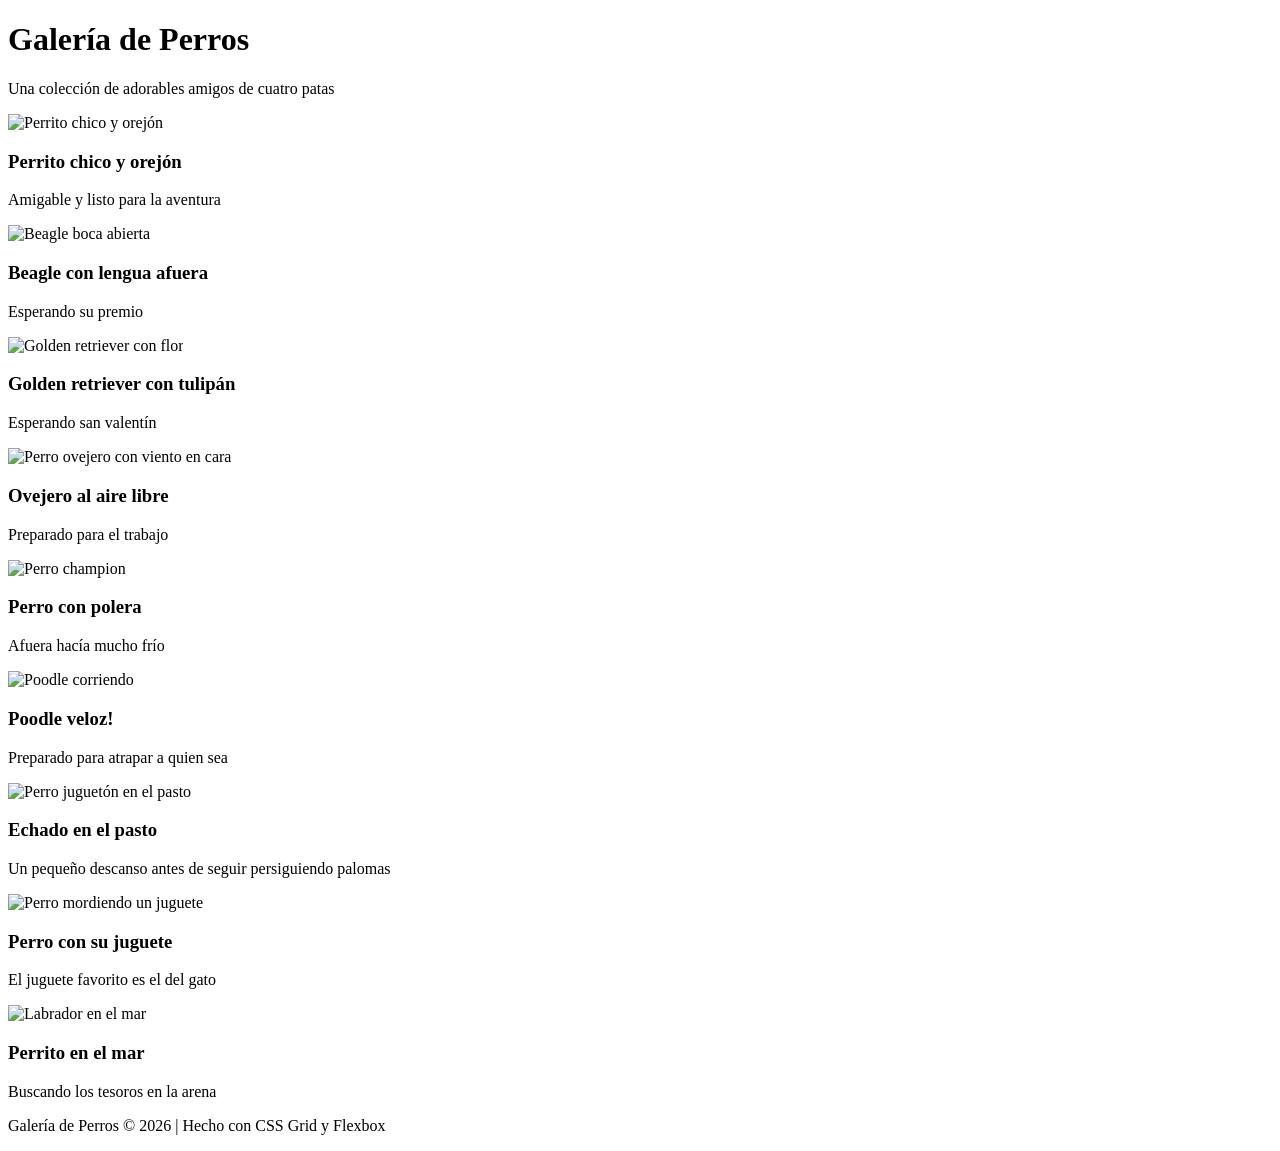
==== L2/index.html @ 323f88f1 "Convert M1 into main repo with L1 and L2" ====
<!DOCTYPE html>
<html lang="es">

<head>
  <meta charset="UTF-8">
  <meta name="viewport" content="width=device-width, initial-scale=1.0">
  <title>Galería de Perros</title>
  <!-- TODO: Vincula tu archivo styles.css aquí -->

</head>
<body>
  <!-- HEADER: Título y descripción -->
  <header class="header">
    <div class="header-contenido">
      <h1 class="titulo-principal">Galería de Perros</h1>
      <p class="descripcion">Una colección de adorables amigos de cuatro patas</p>
    </div>
  </header>

  <!-- CONTENEDOR PRINCIPAL -->
  <main class="contenedor">
    <!-- GALERÍA DE FOTOS -->
    <section class="galeria">
      <article class="foto-tarjeta">
        <img src="https://images.unsplash.com/photo-1537151608828-ea2b11777ee8?w=400&h=400&fit=crop"
          alt="Perrito chico y orejón">
        <div class="foto-info">
          <h3 class="foto-titulo">Perrito chico y orejón</h3>
          <p class="foto-descripcion">Amigable y listo para la aventura</p>
        </div>
      </article>

      <article class="foto-tarjeta">
        <img src="https://images.unsplash.com/photo-1543466835-00a7907e9de1?w=400&h=400&fit=crop"
          alt="Beagle boca abierta">
        <div class="foto-info">
          <h3 class="foto-titulo">Beagle con lengua afuera</h3>
          <p class="foto-descripcion">Esperando su premio</p>
        </div>
      </article>

      <article class="foto-tarjeta">
        <img src="https://images.unsplash.com/photo-1552053831-71594a27632d?w=400&h=400&fit=crop"
          alt="Golden retriever con flor">
        <div class="foto-info">
          <h3 class="foto-titulo">Golden retriever con tulipán</h3>
          <p class="foto-descripcion">Esperando san valentín</p>
        </div>
      </article>

      <article class="foto-tarjeta">
        <img src="https://images.unsplash.com/photo-1587300003388-59208cc962cb?w=400&h=400&fit=crop"
          alt="Perro ovejero con viento en cara">
        <div class="foto-info">
          <h3 class="foto-titulo">Ovejero al aire libre</h3>
          <p class="foto-descripcion">Preparado para el trabajo</p>
        </div>
      </article>

      <article class="foto-tarjeta">
        <img src="https://images.unsplash.com/photo-1583511655857-d19b40a7a54e?w=400&h=400&fit=crop"
          alt="Perro champion">
        <div class="foto-info">
          <h3 class="foto-titulo">Perro con polera</h3>
          <p class="foto-descripcion">Afuera hacía mucho frío</p>
        </div>
      </article>

      <article class="foto-tarjeta">
        <img src="https://images.unsplash.com/photo-1534361960057-19889db9621e?w=400&h=400&fit=crop"
          alt="Poodle corriendo">
        <div class="foto-info">
          <h3 class="foto-titulo">Poodle veloz!</h3>
          <p class="foto-descripcion">Preparado para atrapar a quien sea</p>
        </div>
      </article>

      <article class="foto-tarjeta">
        <img src="https://images.unsplash.com/photo-1588943211346-0908a1fb0b01?w=400&h=400&fit=crop"
          alt="Perro juguetón en el pasto">
        <div class="foto-info">
          <h3 class="foto-titulo">Echado en el pasto</h3>
          <p class="foto-descripcion">Un pequeño descanso antes de seguir persiguiendo palomas</p>
        </div>
      </article>

      <article class="foto-tarjeta">
        <img src="https://images.unsplash.com/photo-1601758228041-f3b2795255f1?w=400&h=400&fit=crop"
          alt="Perro mordiendo un juguete">
        <div class="foto-info">
          <h3 class="foto-titulo">Perro con su juguete</h3>
          <p class="foto-descripcion">El juguete favorito es el del gato</p>
        </div>
      </article>

      <article class="foto-tarjeta">
        <img src="https://images.unsplash.com/photo-1530281700549-e82e7bf110d6?w=400&h=400&fit=crop"
          alt="Labrador en el mar">
        <div class="foto-info">
          <h3 class="foto-titulo">Perrito en el mar</h3>
          <p class="foto-descripcion">Buscando los tesoros en la arena</p>
        </div>
      </article>
    </section>
  </main>

  <!-- PIE DE PÁGINA -->
  <footer class="footer">
    <p>Galería de Perros &copy; 2026 | Hecho con CSS Grid y Flexbox</p>
  </footer>
</body>
</html>
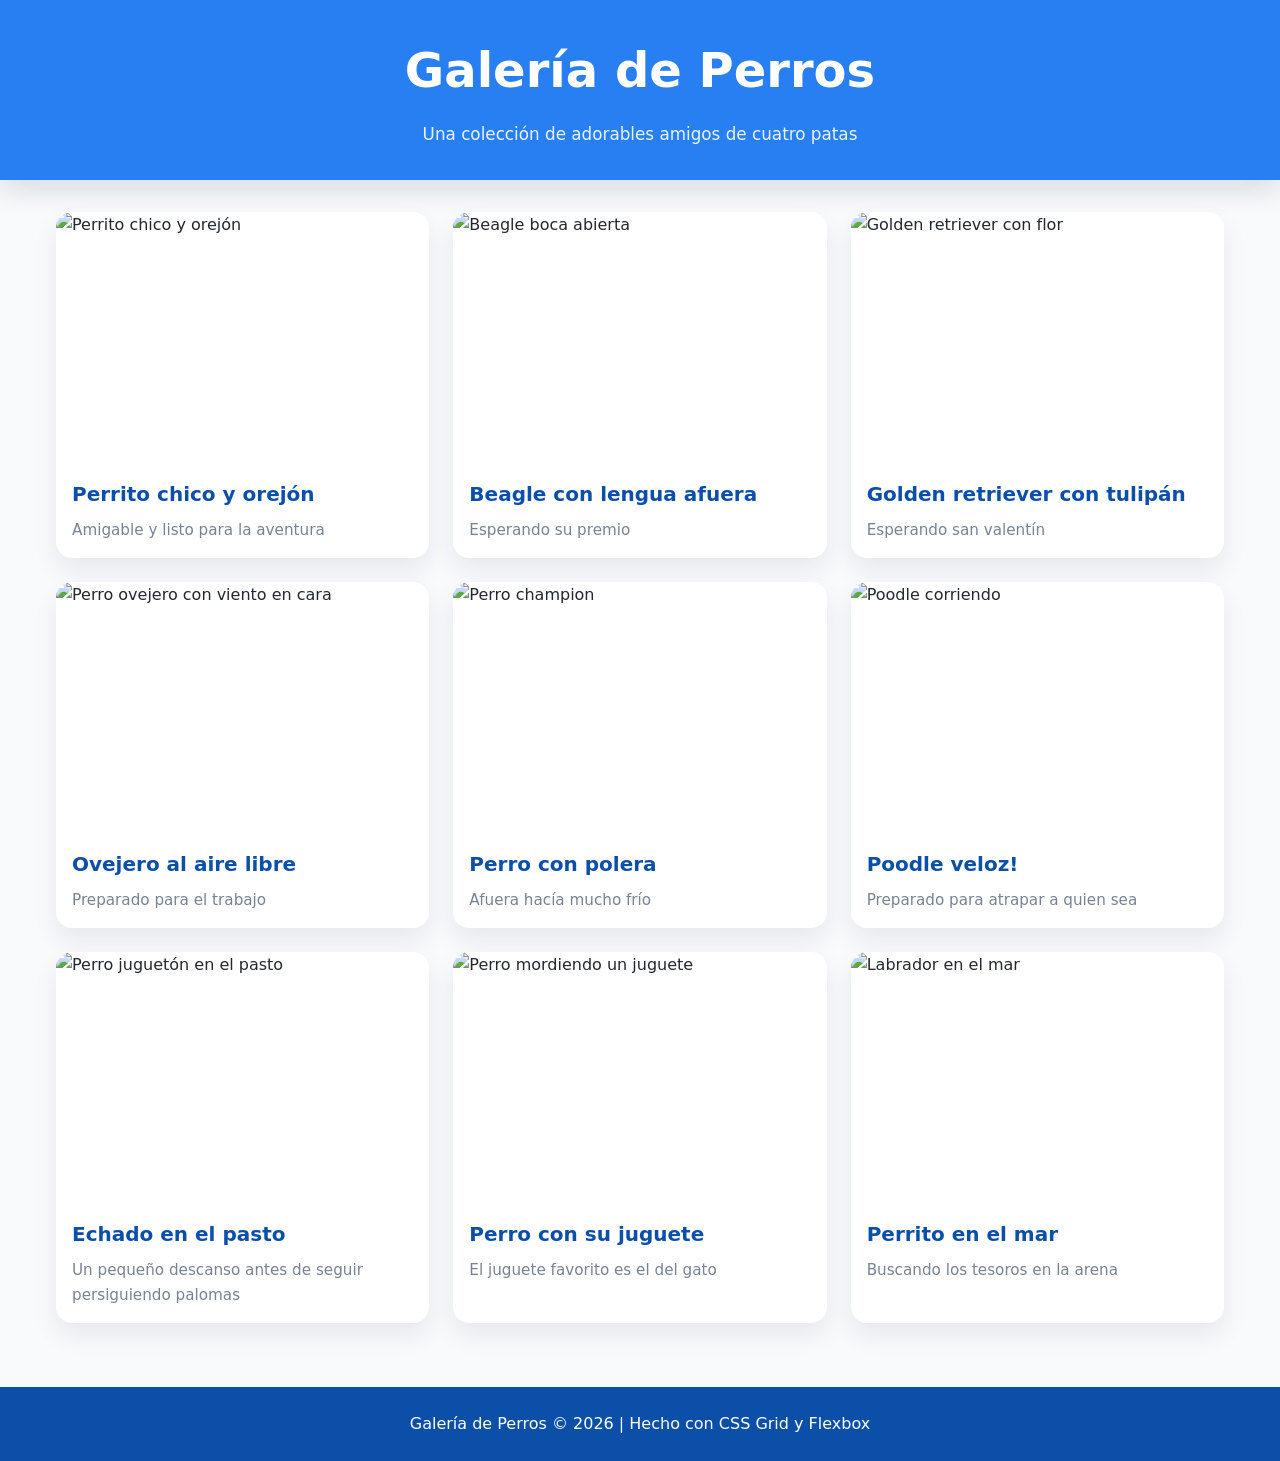
==== commit 8387a0a8: "Unificar estilos y corregir HTML" ====
--- a/L2/index.html
+++ b/L2/index.html
@@ -1,12 +1,11 @@
-<!DOCTYPE html>
+﻿<!DOCTYPE html>
 <html lang="es">
 
 <head>
   <meta charset="UTF-8">
   <meta name="viewport" content="width=device-width, initial-scale=1.0">
   <title>Galería de Perros</title>
-  <!-- TODO: Vincula tu archivo styles.css aquí -->
-
+  <link rel="stylesheet" href="css/styles.css">
 </head>
 <body>
   <!-- HEADER: Título y descripción -->
@@ -109,4 +108,4 @@
     <p>Galería de Perros &copy; 2026 | Hecho con CSS Grid y Flexbox</p>
   </footer>
 </body>
-</html>+</html>
--- a/L2/css/styles.css
+++ b/L2/css/styles.css
@@ -0,0 +1,193 @@
+﻿/* =========================================================
+   styles.css - Estilos globales para Galería de Perros
+   ========================================================= */
+
+/* ----------------------
+   Reset básico
+   ---------------------- */
+* {
+  margin: 0;
+  padding: 0;
+  box-sizing: border-box;
+}
+
+html {
+  font-size: 100%;
+}
+
+body {
+  font-family: system-ui, -apple-system, BlinkMacSystemFont, "Segoe UI", sans-serif;
+  font-size: 1rem;
+  line-height: 1.6;
+  color: var(--text-color);
+  background-color: var(--bg-color);
+  min-height: 100vh;
+}
+
+/* ----------------------
+   Variables CSS con HSL
+   ---------------------- */
+:root {
+  /* Color primario base usando HSL */
+  --hue-primario: 214;
+  --sat-primario: 88%;
+  --lum-primario: 55%;
+
+  --color-primario: hsl(var(--hue-primario), var(--sat-primario), var(--lum-primario));
+  --color-primario-claro: hsl(var(--hue-primario), var(--sat-primario), 72%);
+  --color-primario-oscuro: hsl(var(--hue-primario), var(--sat-primario), 35%);
+
+  /* El mismo Hue se usa para las variaciones, cambiando solo Lightness */
+  /* Color de fondo y superficie */
+  --bg-color: hsl(210, 35%, 98%);
+  --surface: hsl(0, 0%, 100%);
+  --text-color: hsl(218, 14%, 16%);
+  --text-muted: hsl(214, 11%, 52%);
+
+  --space-1: 0.5rem;
+  --space-2: 1rem;
+  --space-3: 1.5rem;
+  --space-4: 2rem;
+}
+
+/*
+ * INVESTIGACIÓN: ¿Qué es HSL y por qué usarlo?
+ *
+ * 1. ¿Qué significa cada valor de HSL?
+ *    - Hue: tono del color en grados; 0 es rojo, 120 es verde, 240 es azul.
+ *    - Saturation: intensidad del color; 0% produce gris, 100% produce color puro.
+ *    - Lightness: claridad; 0% es negro, 50% es color normal, 100% es blanco.
+ *
+ * 2. ¿Por qué HSL puede ser más útil que HEX o RGB?
+ *    - Permite crear variantes claras/oscurecidas fácilmente cambiando solo Lightness.
+ *    - Es más legible y mantenible para temas y paletas porque separa tono, saturación y brillo.
+ *
+ * 3. Ejemplo práctico de uso de HSL:
+ *    - Usaría HSL cuando necesito crear un tema consistente con botones hover y
+ *      fondos derivados del mismo color principal, manteniendo el mismo Hue.
+ */
+
+/* ----------------------
+   Header con Flexbox
+   ---------------------- */
+.header {
+  display: flex;
+  justify-content: center;
+  align-items: center;
+  background-color: var(--color-primario);
+  padding: 2rem 1rem;
+  box-shadow: 0 0.75rem 1.5rem rgba(20, 30, 60, 0.12);
+}
+
+.header-contenido {
+  max-width: 1100px;
+  width: 100%;
+  margin: 0 auto;
+  padding: 0 var(--space-2);
+  text-align: center;
+}
+
+.titulo-principal {
+  font-size: clamp(2.25rem, 4vw, 3rem);
+  margin-bottom: 0.75rem;
+  color: var(--surface);
+}
+
+.descripcion {
+  font-size: 1.05rem;
+  color: hsla(0, 0%, 100%, 0.9);
+  max-width: 40rem;
+  margin: 0 auto;
+}
+
+/* ----------------------
+   Contenedor y galería
+   ---------------------- */
+.contenedor {
+  max-width: 1200px;
+  margin: 0 auto;
+  padding: 2rem 1rem;
+}
+
+.galeria {
+  display: grid;
+  grid-template-columns: repeat(3, minmax(0, 1fr));
+  gap: 1.5rem;
+}
+
+/* ----------------------
+   Tarjetas de foto
+   ---------------------- */
+.foto-tarjeta {
+  background-color: var(--surface);
+  border-radius: 1rem;
+  box-shadow: 0 0.75rem 1.5rem rgba(20, 30, 60, 0.08);
+  overflow: hidden;
+  transition: transform 0.25s ease, box-shadow 0.25s ease;
+}
+
+.foto-tarjeta img {
+  width: 100%;
+  height: 250px;
+  object-fit: cover;
+  display: block;
+}
+
+.foto-info {
+  padding: 1rem;
+}
+
+.foto-titulo {
+  font-size: 1.25rem;
+  margin-bottom: 0.5rem;
+  color: var(--color-primario-oscuro);
+}
+
+.foto-descripcion {
+  font-size: 0.95rem;
+  color: var(--text-muted);
+  margin: 0;
+}
+
+.foto-tarjeta:hover {
+  transform: translateY(-4px);
+  box-shadow: 0 1.25rem 2rem rgba(20, 30, 60, 0.16);
+}
+
+/* ----------------------
+   Footer
+   ---------------------- */
+.footer {
+  background-color: var(--color-primario-oscuro);
+  color: var(--surface);
+  text-align: center;
+  padding: 1.5rem 1rem;
+  margin-top: 2rem;
+}
+
+/* ----------------------
+   Responsive
+   ---------------------- */
+@media (max-width: 768px) {
+  .galeria {
+    grid-template-columns: repeat(2, minmax(0, 1fr));
+  }
+
+  .titulo-principal {
+    font-size: 2.25rem;
+  }
+}
+
+@media (max-width: 480px) {
+  .galeria {
+    grid-template-columns: 1fr;
+  }
+
+  .titulo-principal {
+    font-size: 2rem;
+  }
+
+  .contenedor {
+    padding: 1rem;
+  }
+}
